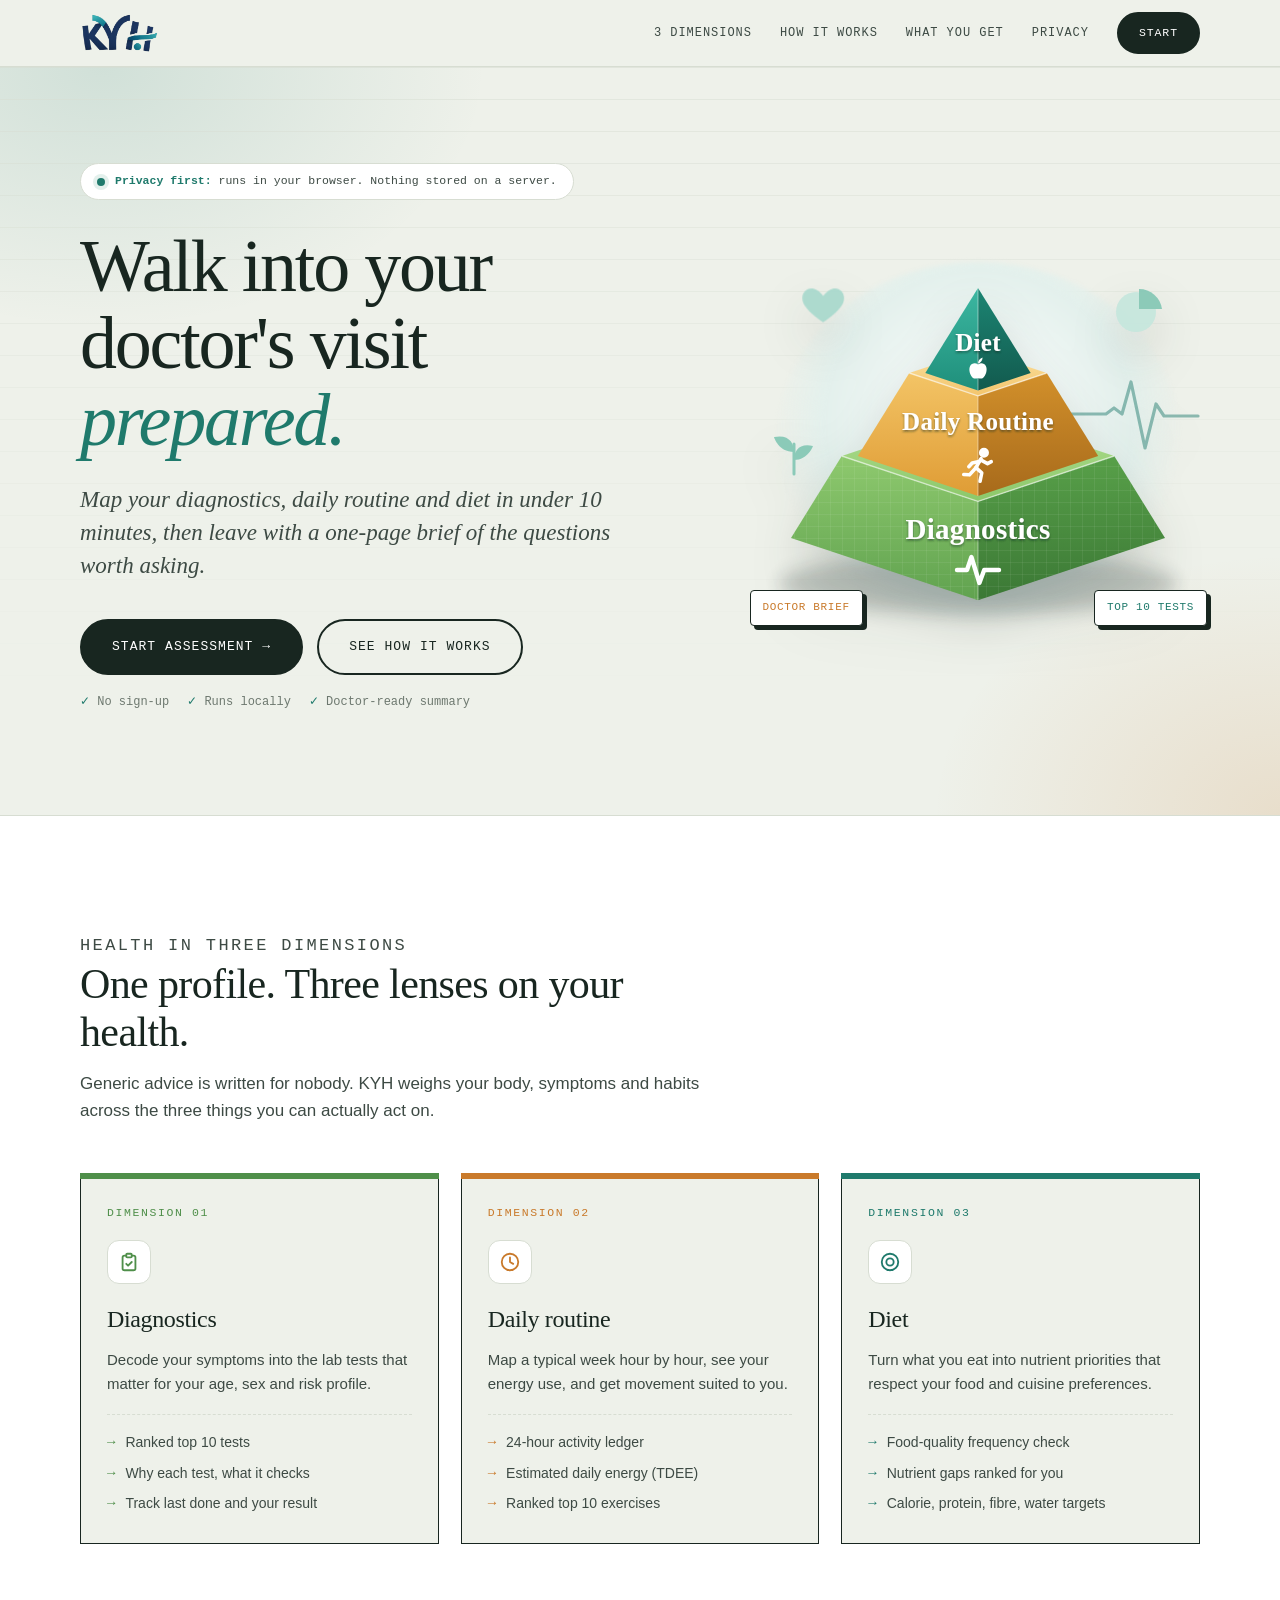
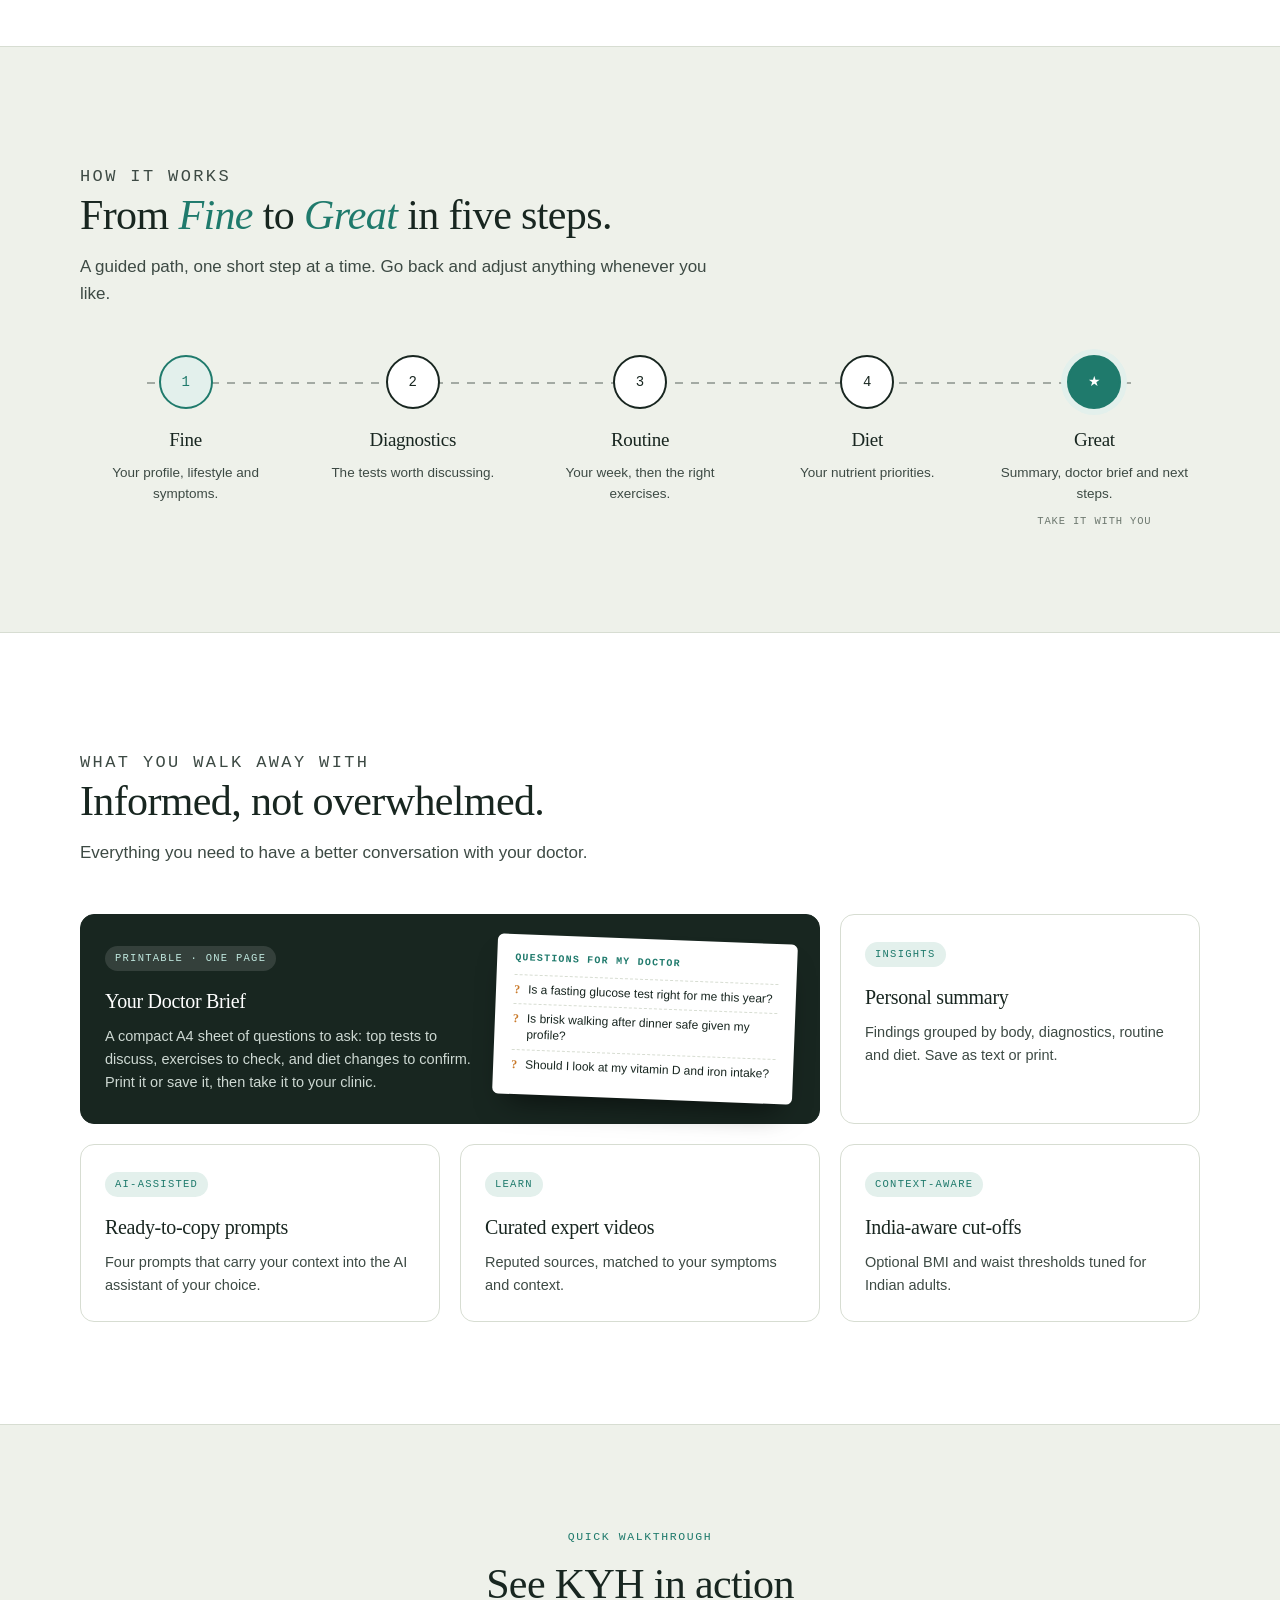
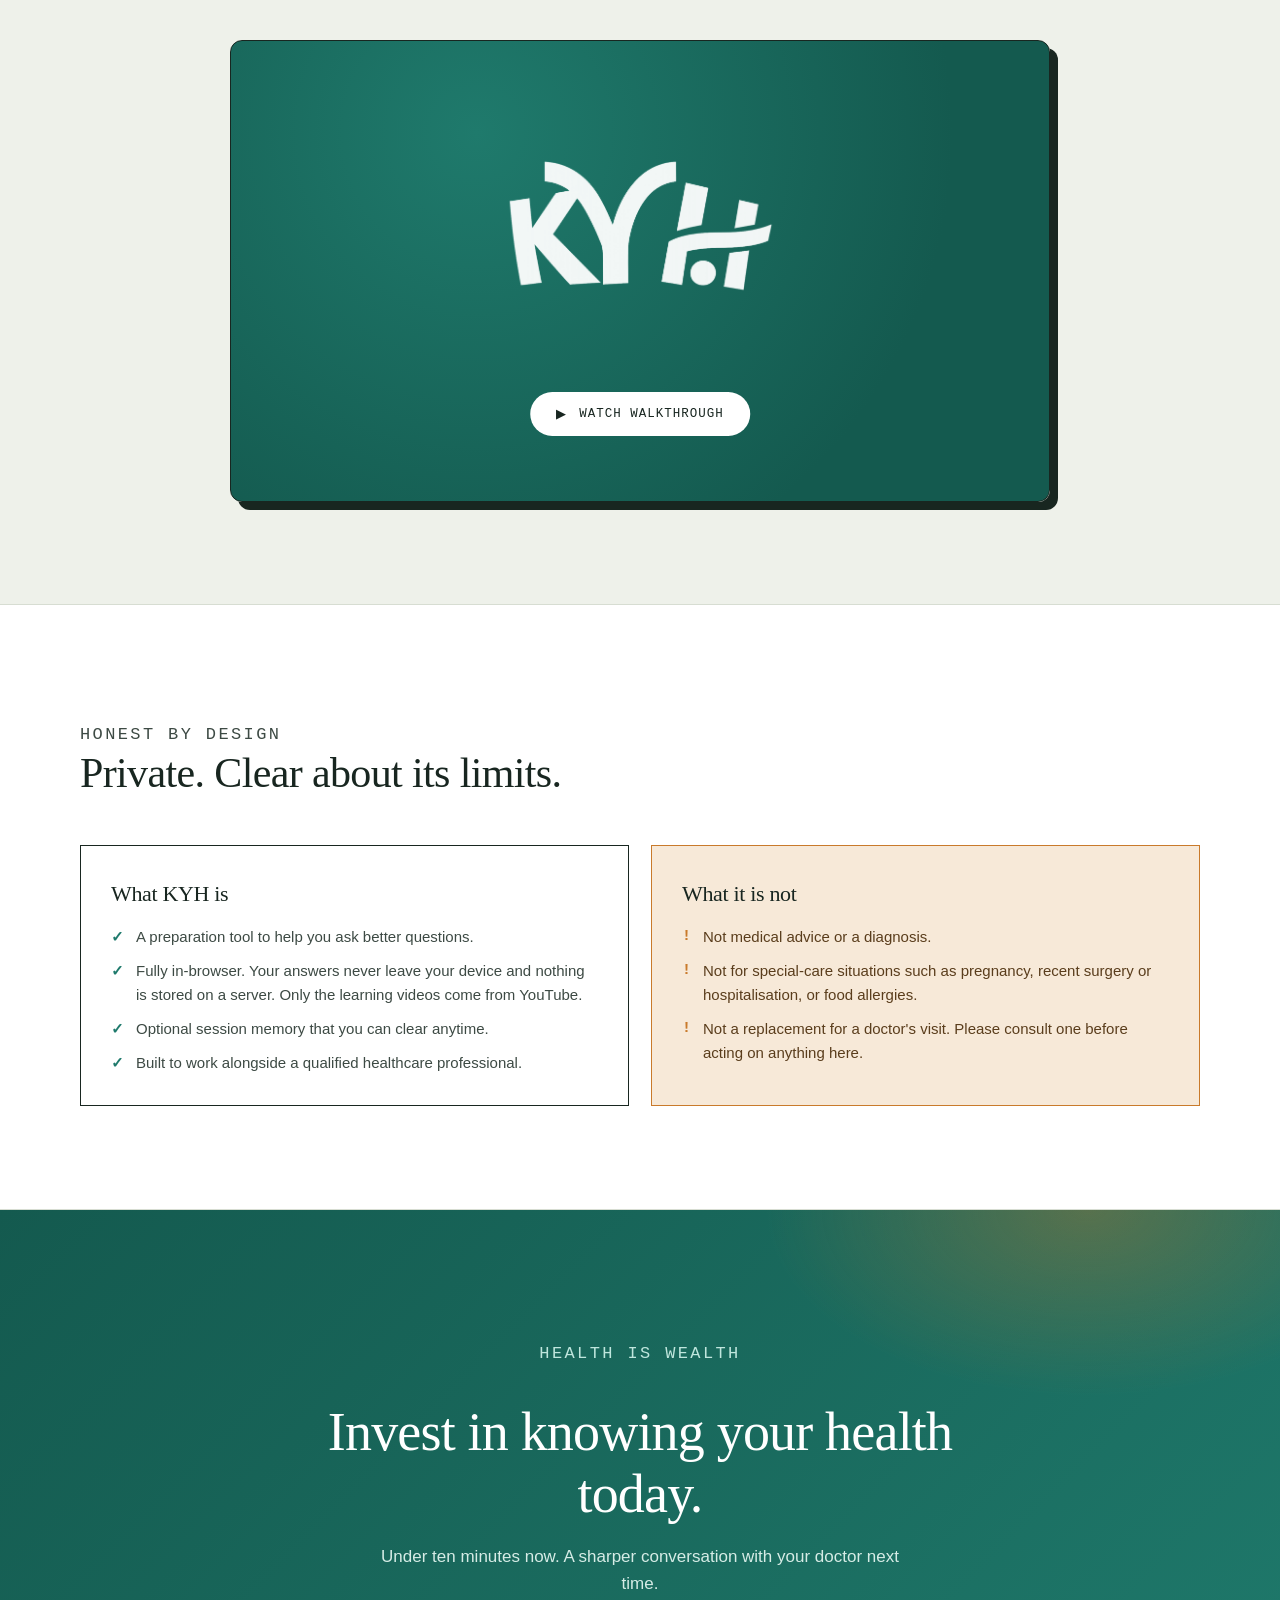
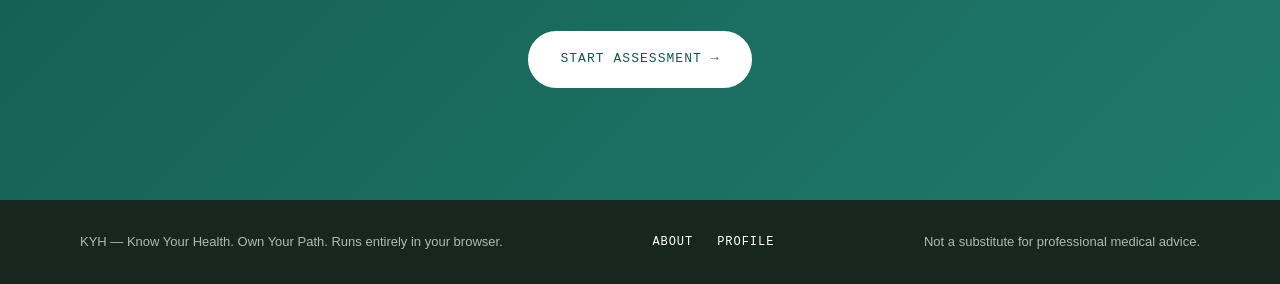
==== index.html @ ee046b39 "Exercise page heading says "matched"; remove promotional DRSK videos; drop a duplicate Ayush entry -" ====
<!DOCTYPE html>
<html lang="en">
<head>
  <meta charset="UTF-8">
  <meta name="viewport" content="width=device-width, initial-scale=1.0">
  <meta name="description" content="Know Your Health (KYH) helps you understand your health across Diagnostics, Daily Routine and Diet, then walk into your doctor's visit with informed questions. Private, free, runs in your browser.">
  <meta name="theme-color" content="#1f7a6c">
  <title>KYH — Know Your Health</title>
    <style>
    :root {
      --ink: #182620;
      --ink-soft: #3d4a44;
      --paper: #eef1ea;
      --panel: #ffffff;
      --line: #d7ddd2;
      --muted: #6d786f;
      --teal: #1f7a6c;
      --teal-deep: #145a4f;
      --teal-soft: #e3f0ec;
      --amber: #c97a2b;
      --amber-soft: #f7e9d8;
      --rose: #a8503f;
      --green: #4f8f4a;
      --mono: ui-monospace, "SF Mono", "Cascadia Mono", "Roboto Mono", Menlo, Consolas, monospace;
      --serif: Georgia, "Iowan Old Style", "Palatino Linotype", "URW Palladio L", P052, serif;
      --sans: -apple-system, BlinkMacSystemFont, "Segoe UI", Inter, Roboto, "Helvetica Neue", Arial, sans-serif;
      --wrap: 1120px;
    }

    * { box-sizing: border-box; }
    html { scroll-behavior: smooth; }
    body {
      margin: 0;
      background: var(--paper);
      color: var(--ink);
      font-family: var(--sans);
      line-height: 1.6;
      -webkit-font-smoothing: antialiased;
    }
    a { color: inherit; }
    img { max-width: 100%; display: block; }
    ::selection { background: var(--teal); color: #fff; }
    :focus-visible { outline: 3px solid var(--amber); outline-offset: 3px; border-radius: 4px; }

    .wrap { width: min(var(--wrap), 100% - clamp(32px, 8vw, 96px)); margin-inline: auto; }
    .eyebrow {
      font-family: var(--mono);
      font-size: 11.5px;
      letter-spacing: .14em;
      text-transform: uppercase;
      color: var(--teal);
      margin: 0 0 14px;
    }
    h1, h2, h3 { font-family: var(--serif); font-weight: 400; letter-spacing: -0.015em; margin: 0; }
    h2 { font-size: clamp(28px, 4vw, 42px); line-height: 1.15; }
    .section-head { max-width: 640px; margin-bottom: 48px; }
    .section-head p { color: var(--ink-soft); font-size: 17px; margin: 14px 0 0; }

    /* ---------- Buttons ---------- */
    .btn {
      display: inline-flex; align-items: center; justify-content: center; gap: 10px;
      font-family: var(--mono); font-size: 13px; letter-spacing: .08em; text-transform: uppercase;
      text-decoration: none; cursor: pointer;
      padding: 16px 30px;
      background: var(--ink); color: #fff;
      border: 2px solid var(--ink);
      border-radius: 999px;
      transition: transform .18s ease, background .18s ease, box-shadow .18s ease;
    }
    .btn:hover { background: var(--teal); border-color: var(--teal); transform: translateY(-2px); box-shadow: 0 10px 24px -10px rgba(31,122,108,.7); }
    .btn.secondary { background: transparent; color: var(--ink); }
    .btn.secondary:hover { background: var(--ink); color: #fff; border-color: var(--ink); box-shadow: none; }
    .btn.light { background: #fff; color: var(--teal-deep); border-color: #fff; }
    .btn.light:hover { background: var(--amber-soft); border-color: var(--amber-soft); color: var(--ink); box-shadow: none; }

    /* ---------- Nav ---------- */
    .nav {
      position: sticky; top: 0; z-index: 30;
      background: rgba(238,241,234,.86);
      backdrop-filter: saturate(1.4) blur(10px);
      -webkit-backdrop-filter: saturate(1.4) blur(10px);
      border-bottom: 1px solid var(--line);
    }
    .nav-inner { display: flex; align-items: center; justify-content: space-between; gap: 20px; padding: 12px 0; }
    .nav img { height: 40px; width: auto; }
    .nav-links { display: flex; align-items: center; gap: 28px; font-family: var(--mono); font-size: 12px; letter-spacing: .08em; text-transform: uppercase; }
    .nav-links a { text-decoration: none; color: var(--ink-soft); }
    .nav-links a:hover { color: var(--teal); }
    .nav .btn { padding: 10px 20px; font-size: 11.5px; color: #fff; }
    .nav .btn:hover { color: #fff; }

    /* ---------- Hero ---------- */
    .hero {
      position: relative; overflow: hidden;
      padding: clamp(48px, 8vw, 96px) 0 clamp(56px, 8vw, 104px);
      background:
        radial-gradient(ellipse 620px 420px at 8% 0%, rgba(31,122,108,.14), transparent 62%),
        radial-gradient(ellipse 560px 420px at 100% 100%, rgba(201,122,43,.16), transparent 62%),
        var(--paper);
    }
    .hero::before {
      content: ""; position: absolute; inset: 0; pointer-events: none;
      background-image: linear-gradient(var(--line) 1px, transparent 1px);
      background-size: 100% 32px; opacity: .55;
      mask-image: linear-gradient(to bottom, #000 0%, transparent 85%);
      -webkit-mask-image: linear-gradient(to bottom, #000 0%, transparent 85%);
    }
    .hero-grid { position: relative; display: grid; grid-template-columns: 1.15fr .85fr; gap: clamp(32px, 6vw, 80px); align-items: center; }
    .badge {
      display: inline-flex; align-items: center; gap: 10px;
      background: var(--panel); border: 1px solid var(--line); border-radius: 999px;
      padding: 8px 16px; font-family: var(--mono); font-size: 11.5px; color: var(--ink-soft);
      margin-bottom: 28px;
    }
    .badge strong { color: var(--teal); }
    .badge .dot { width: 8px; height: 8px; border-radius: 50%; background: var(--teal); box-shadow: 0 0 0 4px var(--teal-soft); }
    .hero h1 { font-size: clamp(40px, 6.4vw, 74px); line-height: 1.04; letter-spacing: -0.03em; }
    .hero h1 em { font-style: italic; color: var(--teal); position: relative; white-space: nowrap; }
    .hero h1 em::after {
      content: ""; position: absolute; left: 0; right: 0; bottom: .02em; height: .14em;
      background: var(--amber); opacity: .45; border-radius: 4px; z-index: -1;
    }
    .hero .lede { font-family: var(--serif); font-style: italic; font-size: clamp(18px, 2.2vw, 23px); color: var(--ink-soft); max-width: 560px; margin: 24px 0 0; line-height: 1.45; }
    .cta-row { display: flex; flex-wrap: wrap; gap: 14px; margin-top: 36px; }
    .micro { font-family: var(--mono); font-size: 12px; color: var(--muted); margin: 18px 0 0; display: flex; flex-wrap: wrap; gap: 6px 18px; }
    .micro span::before { content: "✓ "; color: var(--teal); }

    .hero-art { position: relative; justify-self: center; width: min(100%, 440px); }
    .hero-art .halo {
      position: absolute; inset: 6% 4% 4%; border-radius: 50%;
      background: radial-gradient(circle at 50% 45%, #fff 0%, var(--teal-soft) 55%, transparent 72%);
      filter: blur(2px);
    }
    .hero-art .pyramid { position: relative; display: block; width: 100%; height: auto; overflow: visible; filter: drop-shadow(0 22px 24px rgba(24,38,32,.16)); animation: float 7s ease-in-out infinite; }
    .chip {
      position: absolute; background: var(--panel); border: 1px solid var(--ink);
      padding: 8px 12px; font-family: var(--mono); font-size: 11px; letter-spacing: .06em; text-transform: uppercase;
      box-shadow: 4px 4px 0 var(--ink); border-radius: 4px;
    }
    .chip.c1 { bottom: 3%; right: -2%; color: var(--teal); }
    .chip.c2 { bottom: 3%; left: -2%; color: var(--amber); }
    @keyframes float { 0%,100% { transform: translateY(0); } 50% { transform: translateY(-10px); } }

    /* ---------- Sections ---------- */
    section { padding: clamp(56px, 8vw, 104px) 0; }
    .alt { background: var(--panel); border-block: 1px solid var(--line); }

    /* Three dimensions */
    .dims { display: grid; grid-template-columns: repeat(3, 1fr); gap: 22px; }
    .dim {
      position: relative; background: var(--paper); border: 1px solid var(--ink);
      padding: 30px 26px 28px; display: flex; flex-direction: column;
      transition: transform .22s ease, box-shadow .22s ease;
    }
    .dim::before { content: ""; position: absolute; left: -1px; right: -1px; top: -1px; height: 6px; background: var(--accent); }
    .dim:hover { transform: translateY(-4px); box-shadow: 8px 8px 0 var(--accent); }
    .dim.d1 { --accent: var(--green); }
    .dim.d2 { --accent: var(--amber); }
    .dim.d3 { --accent: var(--teal); }
    .dim .num { font-family: var(--mono); font-size: 11.5px; letter-spacing: .14em; text-transform: uppercase; color: var(--accent); display: flex; align-items: center; gap: 10px; }
    .dim .ico { width: 44px; height: 44px; border-radius: 12px; display: grid; place-items: center; background: #fff; border: 1px solid var(--line); margin: 18px 0 16px; color: var(--accent); }
    .dim h3 { font-size: 24px; margin-bottom: 10px; }
    .dim p { color: var(--ink-soft); font-size: 15px; margin: 0 0 18px; }
    .dim ul { list-style: none; padding: 0; margin: auto 0 0; font-size: 14px; color: var(--ink-soft); border-top: 1px dashed var(--line); padding-top: 16px; display: grid; gap: 8px; }
    .dim li { display: flex; gap: 10px; }
    .dim li::before { content: "→"; color: var(--accent); font-family: var(--mono); }

    /* Journey */
    .journey { position: relative; display: grid; grid-template-columns: repeat(5, 1fr); gap: 16px; counter-reset: step; }
    .journey::before { content: ""; position: absolute; left: 6%; right: 6%; top: 27px; height: 2px; background: repeating-linear-gradient(90deg, var(--ink) 0 8px, transparent 8px 16px); opacity: .35; }
    .step { position: relative; text-align: center; padding: 0 6px; }
    .pin {
      width: 54px; height: 54px; margin: 0 auto 16px; border-radius: 50%;
      display: grid; place-items: center; background: var(--panel); border: 2px solid var(--ink);
      font-family: var(--mono); font-size: 14px; position: relative; z-index: 1;
    }
    .step.start .pin { background: var(--teal-soft); border-color: var(--teal); color: var(--teal); }
    .step.end .pin { background: var(--teal); border-color: var(--teal); color: #fff; box-shadow: 0 0 0 6px var(--teal-soft); }
    .step h3 { font-size: 19px; margin-bottom: 6px; }
    .step p { font-size: 13.5px; color: var(--ink-soft); margin: 0; }
    .step small { display: block; font-family: var(--mono); font-size: 10.5px; letter-spacing: .08em; text-transform: uppercase; color: var(--muted); margin-top: 8px; }

    /* Outputs */
    .outputs { display: grid; grid-template-columns: repeat(3, 1fr); gap: 20px; }
    .out { background: var(--panel); border: 1px solid var(--line); border-radius: 14px; padding: 24px; transition: border-color .2s ease, transform .2s ease, box-shadow .2s ease; }
    .out:hover { border-color: var(--teal); transform: translateY(-3px); box-shadow: 0 14px 30px -18px rgba(24,38,32,.5); }
    .out .tag { font-family: var(--mono); font-size: 10.5px; letter-spacing: .12em; text-transform: uppercase; color: var(--teal); background: var(--teal-soft); display: inline-block; padding: 4px 10px; border-radius: 999px; margin-bottom: 14px; }
    .out h3 { font-size: 20px; margin-bottom: 8px; }
    .out p { margin: 0; font-size: 14.5px; color: var(--ink-soft); }
    .out.feature { grid-column: span 2; background: var(--ink); color: #fff; border-color: var(--ink); display: grid; grid-template-columns: 1.1fr .9fr; gap: 24px; align-items: center; }
    .out.feature .tag { background: rgba(255,255,255,.12); color: #bfe6dd; }
    .out.feature p { color: #cdd8d2; }
    .out.feature:hover { border-color: var(--amber); }
    .sheet {
      background: #fff; color: var(--ink); border-radius: 6px; padding: 16px 18px; font-size: 12px;
      transform: rotate(2.2deg); box-shadow: 0 18px 30px -14px rgba(0,0,0,.6);
    }
    .sheet b { display: block; font-family: var(--mono); font-size: 10px; letter-spacing: .12em; text-transform: uppercase; color: var(--teal); margin-bottom: 8px; }
    .sheet div { display: flex; gap: 8px; padding: 6px 0; border-top: 1px dashed var(--line); line-height: 1.35; }
    .sheet div::before { content: "?"; font-family: var(--serif); color: var(--amber); font-weight: 700; }

    /* Video */
    .video-box { max-width: 820px; margin-inline: auto; text-align: center; }
    .video-poster {
      position: relative; width: 100%; aspect-ratio: 16/9; border: 1px solid var(--ink); border-radius: 12px; overflow: hidden;
      background: radial-gradient(circle at 30% 20%, var(--teal) 0%, var(--teal-deep) 70%); box-shadow: 8px 8px 0 var(--ink);
    }
    .video-poster img.logo { position: absolute; left: 50%; top: 40%; transform: translate(-50%, -50%); width: 34%; filter: brightness(0) invert(1); opacity: .95; }
    .video-poster .play {
      position: absolute; left: 50%; bottom: 14%; transform: translateX(-50%);
      display: inline-flex; align-items: center; gap: 12px; cursor: pointer;
      background: #fff; color: var(--ink); border: 0; border-radius: 999px; padding: 14px 26px;
      font-family: var(--mono); font-size: 12.5px; letter-spacing: .08em; text-transform: uppercase;
      transition: transform .2s ease;
    }
    .video-poster .play:hover { transform: translateX(-50%) scale(1.05); }
    .video-poster iframe { position: absolute; inset: 0; width: 100%; height: 100%; border: 0; }

    /* Trust */
    .trust { display: grid; grid-template-columns: 1fr 1fr; gap: 22px; }
    .panel { background: var(--panel); border: 1px solid var(--ink); padding: 30px; }
    .panel.warn { background: var(--amber-soft); border-color: var(--amber); }
    .panel h3 { font-size: 22px; margin-bottom: 14px; }
    .panel ul { margin: 0; padding: 0; list-style: none; display: grid; gap: 10px; font-size: 15px; color: var(--ink-soft); }
    .panel li { display: flex; gap: 12px; }
    .panel li::before { content: "✓"; color: var(--teal); font-weight: 700; }
    .panel.warn li::before { content: "!"; color: var(--amber); font-family: var(--mono); }
    .panel.warn li { color: #5a3d1c; }

    /* Final CTA */
    .final {
      text-align: center; color: #fff; padding: clamp(64px, 9vw, 112px) 0;
      background:
        radial-gradient(ellipse 520px 300px at 85% 0%, rgba(201,122,43,.35), transparent 62%),
        linear-gradient(135deg, var(--teal-deep), var(--teal));
    }
    .final h2 { font-size: clamp(32px, 5vw, 54px); max-width: 760px; margin-inline: auto; }
    .final p { max-width: 540px; margin: 18px auto 34px; color: #d6ece6; font-size: 17px; }

    footer { background: var(--ink); color: #aebbb4; padding: 32px 0; font-size: 13px; }
    .foot { display: flex; flex-wrap: wrap; gap: 14px 40px; justify-content: space-between; align-items: center; }
    .foot a { color: #fff; text-decoration: none; font-family: var(--mono); font-size: 12px; letter-spacing: .08em; text-transform: uppercase; }
    .foot a:hover { color: var(--amber); }
    .foot .links { display: flex; gap: 24px; }

    /* Reveal */
    .reveal { opacity: 0; transform: translateY(18px); transition: opacity .6s ease, transform .6s ease; }
    .reveal.in { opacity: 1; transform: none; }
    @media (prefers-reduced-motion: reduce) {
      html { scroll-behavior: auto; }
      .reveal { opacity: 1; transform: none; transition: none; }
      .hero-art .pyramid { animation: none; }
      .btn, .dim, .out { transition: none; }
    }

    /* Responsive */
    @media (max-width: 960px) {
      .hero-grid { grid-template-columns: 1fr; }
      .hero-art { order: -1; width: min(88%, 400px); }
      .dims, .outputs, .trust { grid-template-columns: 1fr; }
      .out.feature { grid-column: auto; grid-template-columns: 1fr; }
      .journey { grid-template-columns: 1fr; gap: 28px; max-width: 420px; margin-inline: auto; }
      .journey::before { left: 27px; right: auto; top: 0; bottom: 0; width: 2px; height: auto; background: repeating-linear-gradient(180deg, var(--ink) 0 8px, transparent 8px 16px); }
      .step { display: grid; grid-template-columns: 54px 1fr; gap: 0 18px; text-align: left; align-items: start; }
      .step .pin { margin: 0; grid-row: span 3; }
      .nav-links a:not(.btn) { display: none; }
    }
    @media (max-width: 520px) {
      .cta-row .btn { width: 100%; }
      .chip { display: none; }
      .sheet { transform: none; }
    }
  </style>
<!-- share:start -->
<link rel="icon" href="shared/assets/kyh_logo_final.png?v=20261016-135d74a">
<meta name="theme-color" content="#1f7a6d">
<meta property="og:type" content="website">
<meta property="og:site_name" content="KYH — Know Your Health">
<meta property="og:title" content="KYH — Know Your Health">
<meta property="og:description" content="Know Your Health (KYH) helps you understand your health across Diagnostics, Daily Routine and Diet, then walk into your doctor&#x27;s visit with informed questions. Private, free, runs in your browser.">
<meta property="og:url" content="https://vividnova.com/3DHealth/">
<meta property="og:image" content="https://vividnova.com/3DHealth/shared/assets/og-image.png?v=20261016-135d74a">
<meta property="og:image:width" content="1200">
<meta property="og:image:height" content="630">
<meta name="twitter:card" content="summary_large_image">
<!-- share:end -->
</head>
<body>

  <header class="nav">
    <div class="wrap nav-inner">
      <a href="index.html" aria-label="KYH home"><img src="shared/assets/kyh_logo_final.png?v=20261016-135d74a" alt="KYH — Know Your Health"></a>
      <nav class="nav-links" aria-label="Primary">
        <a href="#dimensions">3 Dimensions</a>
        <a href="#journey">How it works</a>
        <a href="#outputs">What you get</a>
        <a href="#trust">Privacy</a>
        <a class="btn" href="about.html">Start</a>
      </nav>
    </div>
  </header>

  <main>
    <!-- HERO -->
    <section class="hero" style="padding-bottom: clamp(56px, 8vw, 104px);">
      <div class="wrap hero-grid">
        <div>
          <div class="badge"><span class="dot" aria-hidden="true"></span><span><strong>Privacy first:</strong> runs in your browser. Nothing stored on a server.</span></div>
          <h1>Walk into your doctor's visit <em>prepared.</em></h1>
          <p class="lede">Map your diagnostics, daily routine and diet in under 10 minutes, then leave with a one-page brief of the questions worth asking.</p>
          <div class="cta-row">
            <a class="btn" href="about.html" aria-label="Start health assessment">Start assessment &rarr;</a>
            <a class="btn secondary" href="#journey">See how it works</a>
          </div>
          <p class="micro"><span>No sign-up</span><span>Runs locally</span><span>Doctor-ready summary</span></p>
        </div>
        <div class="hero-art" aria-hidden="false">
          <div class="halo"></div>
          <svg class="pyramid" viewBox="0 0 440 400" role="img" aria-label="Pyramid of three layers: Diagnostics at the base, Daily Routine in the middle, Diet at the top" xmlns="http://www.w3.org/2000/svg"><defs><linearGradient id="dL" x1="0" y1="0" x2="0" y2="1"><stop offset="0" stop-color="#3cb7a1"/><stop offset="1" stop-color="#1f8f7b"/></linearGradient><linearGradient id="dR" x1="0" y1="0" x2="0" y2="1"><stop offset="0" stop-color="#1c8573"/><stop offset="1" stop-color="#125a4e"/></linearGradient><linearGradient id="dT" x1="0" y1="0" x2="0" y2="1"><stop offset="0" stop-color="#8fe0cd"/><stop offset="1" stop-color="#58bda8"/></linearGradient><linearGradient id="rL" x1="0" y1="0" x2="0" y2="1"><stop offset="0" stop-color="#f3c466"/><stop offset="1" stop-color="#df9c35"/></linearGradient><linearGradient id="rR" x1="0" y1="0" x2="0" y2="1"><stop offset="0" stop-color="#d2902b"/><stop offset="1" stop-color="#a76a1b"/></linearGradient><linearGradient id="rT" x1="0" y1="0" x2="0" y2="1"><stop offset="0" stop-color="#fbe0a0"/><stop offset="1" stop-color="#f3c56c"/></linearGradient><linearGradient id="gL" x1="0" y1="0" x2="0" y2="1"><stop offset="0" stop-color="#8ec96e"/><stop offset="1" stop-color="#60a24f"/></linearGradient><linearGradient id="gR" x1="0" y1="0" x2="0" y2="1"><stop offset="0" stop-color="#58a049"/><stop offset="1" stop-color="#3b7835"/></linearGradient><linearGradient id="gT" x1="0" y1="0" x2="0" y2="1"><stop offset="0" stop-color="#b3e095"/><stop offset="1" stop-color="#8cc86a"/></linearGradient><pattern id="grid" width="12" height="12" patternUnits="userSpaceOnUse"><path d="M12 0H0V12" fill="none" stroke="#fff" stroke-opacity=".16" stroke-width=".8"/></pattern><filter id="blur" x="-20%" y="-50%" width="140%" height="200%"><feGaussianBlur stdDeviation="9"/></filter><filter id="tshadow" x="-10%" y="-30%" width="120%" height="160%"><feDropShadow dx="0" dy="1.6" stdDeviation="1.1" flood-color="#0b2a22" flood-opacity=".55"/></filter></defs>
<ellipse cx="220" cy="346" rx="200" ry="30" fill="#182620" opacity=".22" filter="url(#blur)"/>
<g opacity=".95"><path transform="translate(40 40) scale(2.1)" d="M12 21s-7.5-4.6-9.5-9.2C1 8 3.5 4.5 7 5c2 .3 3.5 1.7 5 3.5C13.5 6.7 15 5.3 17 5c3.5-.5 6 3 4.5 6.8C19.5 16.4 12 21 12 21z" fill="#a9d9cd"/><g transform="translate(378 74)"><circle r="20" fill="#c6e6dd"/><path d="M3 -3 L3 -23 A23 23 0 0 1 26 -3 Z" fill="#86c8b6"/></g><g transform="translate(36 196)" fill="#86c8b6"><path d="M0 40V10" stroke="#86c8b6" stroke-width="3" stroke-linecap="round"/><path d="M0 18C-16 18 -20 3 -20 3 -5 0 0 9 0 18z"/><path d="M0 26C14 26 19 12 19 12 5 9 0 17 0 26z"/></g><path d="M296 176 H348 l8 -6 l8 6 l9 -32 l14 66 l11 -44 l8 12 H440" fill="none" stroke="#1f7a6c" stroke-opacity=".5" stroke-width="3.2" stroke-linecap="round" stroke-linejoin="round"/></g>
<polygon points="83.8,218.0 220.0,263.4 220.0,362.3 33.0,300.0" fill="url(#gL)"/><polygon points="220.0,263.4 356.2,218.0 407.0,300.0 220.0,362.3" fill="url(#gR)"/><polygon points="83.8,218.0 220.0,172.6 356.2,218.0 220.0,263.4" fill="url(#gT)"/><polyline points="83.8,218.0 220.0,263.4 356.2,218.0" fill="none" stroke="#fff" stroke-opacity=".55" stroke-width="1.4" stroke-linejoin="round"/><line x1="220" y1="263.4" x2="220" y2="362.3" stroke="#fff" stroke-opacity=".38" stroke-width="1.2"/>
<polygon points="83.8,218.0 220.0,263.4 220.0,362.3 33.0,300.0" fill="url(#grid)"/>
<polygon points="220.0,263.4 356.2,218.0 407.0,300.0 220.0,362.3" fill="url(#grid)"/>
<polygon points="151.3,135.0 220.0,157.9 220.0,258.1 99.8,218.0" fill="url(#rL)"/><polygon points="220.0,157.9 288.7,135.0 340.2,218.0 220.0,258.1" fill="url(#rR)"/><polygon points="151.3,135.0 220.0,112.1 288.7,135.0 220.0,157.9" fill="url(#rT)"/><polyline points="151.3,135.0 220.0,157.9 288.7,135.0" fill="none" stroke="#fff" stroke-opacity=".55" stroke-width="1.4" stroke-linejoin="round"/><line x1="220" y1="157.9" x2="220" y2="258.1" stroke="#fff" stroke-opacity=".38" stroke-width="1.2"/>
<polygon points="220.0,50.0 167.3,135.0 220.0,152.6" fill="url(#dL)"/>
<polygon points="220.0,50.0 220.0,152.6 272.7,135.0" fill="url(#dR)"/>
<line x1="220" y1="50" x2="220" y2="152.6" stroke="#fff" stroke-opacity=".38" stroke-width="1.2"/>
<text x="220" y="113" font-size="25" text-anchor="middle" font-weight="700" fill="#fff" filter="url(#tshadow)" font-family="Georgia, 'Iowan Old Style', 'Palatino Linotype', serif" letter-spacing=".3">Diet</text>
<text x="220" y="192" font-size="25" text-anchor="middle" font-weight="700" fill="#fff" filter="url(#tshadow)" font-family="Georgia, 'Iowan Old Style', 'Palatino Linotype', serif" letter-spacing=".3">Daily Routine</text>
<text x="220" y="301" font-size="29" text-anchor="middle" font-weight="700" fill="#fff" filter="url(#tshadow)" font-family="Georgia, 'Iowan Old Style', 'Palatino Linotype', serif" letter-spacing=".3">Diagnostics</text>
<g transform="translate(220 131) scale(1.35) translate(-12 -12)" fill="#fff" stroke="none"><path d="M12 8.6c-1.7-1.3-4.7-1.2-5.9 1.3-1.3 2.7.2 7.2 2.2 8.7 1.2.9 2.3.4 3.7.2 1.4.2 2.5.7 3.7-.2 2-1.5 3.5-6 2.2-8.7-1.2-2.5-4.2-2.6-5.9-1.3z"/><path d="M12 8c.1-2.2 1.3-3.8 3.4-4.5-.1 2.2-1.2 3.8-3.4 4.5z"/></g>
<g transform="translate(220 228) scale(1.7) translate(-12 -12)" fill="none" stroke="#fff" stroke-width="2.1" stroke-linecap="round" stroke-linejoin="round"><circle cx="15.5" cy="4.2" r="1.9" fill="#fff"/><path d="M13.8 7.6 10.8 13"/><path d="M13.6 8.4 17.6 10.6 19.8 9.4"/><path d="M12.6 9.4 8.6 10.2 6.6 12.4"/><path d="M10.8 13 14.2 16 13.2 21"/><path d="M10.8 13 7 17.2 3.6 17"/></g>
<g transform="translate(220 331) scale(2.0) translate(-12 -12)" fill="none" stroke="#fff" stroke-width="2.2" stroke-linecap="round" stroke-linejoin="round"><path d="M1.5 12.5h5l2.2-6.5 4 13 2.4-6.5h7.4"/></g>
</svg>
          <span class="chip c1">Top 10 tests</span>
          <span class="chip c2">Doctor brief</span>
        </div>
      </div>
    </section>

    <!-- THREE DIMENSIONS -->
    <section id="dimensions" class="alt">
      <div class="wrap">
        <div class="section-head reveal">
          <p class="eyebrow">Health in three dimensions</p>
          <h2>One profile. Three lenses on your health.</h2>
          <p>Generic advice is written for nobody. KYH weighs your body, symptoms and habits across the three things you can actually act on.</p>
        </div>
        <div class="dims">
          <article class="dim d1 reveal">
            <div class="num">Dimension 01</div>
            <div class="ico" aria-hidden="true"><svg width="22" height="22" viewBox="0 0 24 24" fill="none" stroke="currentColor" stroke-width="2" stroke-linecap="round" stroke-linejoin="round"><path d="M9 5H7a2 2 0 0 0-2 2v12a2 2 0 0 0 2 2h10a2 2 0 0 0 2-2V7a2 2 0 0 0-2-2h-2"/><rect x="9" y="3" width="6" height="4" rx="1"/><path d="M9 14l2 2 4-4"/></svg></div>
            <h3>Diagnostics</h3>
            <p>Decode your symptoms into the lab tests that matter for your age, sex and risk profile.</p>
            <ul><li>Ranked top 10 tests</li><li>Why each test, what it checks</li><li>Track last done and your result</li></ul>
          </article>
          <article class="dim d2 reveal">
            <div class="num">Dimension 02</div>
            <div class="ico" aria-hidden="true"><svg width="22" height="22" viewBox="0 0 24 24" fill="none" stroke="currentColor" stroke-width="2" stroke-linecap="round" stroke-linejoin="round"><circle cx="12" cy="12" r="9"/><path d="M12 7v5l3.5 2"/></svg></div>
            <h3>Daily routine</h3>
            <p>Map a typical week hour by hour, see your energy use, and get movement suited to you.</p>
            <ul><li>24-hour activity ledger</li><li>Estimated daily energy (TDEE)</li><li>Ranked top 10 exercises</li></ul>
          </article>
          <article class="dim d3 reveal">
            <div class="num">Dimension 03</div>
            <div class="ico" aria-hidden="true"><svg width="22" height="22" viewBox="0 0 24 24" fill="none" stroke="currentColor" stroke-width="2" stroke-linecap="round" stroke-linejoin="round"><circle cx="12" cy="12" r="9"/><circle cx="12" cy="12" r="4"/></svg></div>
            <h3>Diet</h3>
            <p>Turn what you eat into nutrient priorities that respect your food and cuisine preferences.</p>
            <ul><li>Food-quality frequency check</li><li>Nutrient gaps ranked for you</li><li>Calorie, protein, fibre, water targets</li></ul>
          </article>
        </div>
      </div>
    </section>

    <!-- JOURNEY -->
    <section id="journey">
      <div class="wrap">
        <div class="section-head reveal">
          <p class="eyebrow">How it works</p>
          <h2>From <em style="color:var(--teal)">Fine</em> to <em style="color:var(--teal)">Great</em> in five steps.</h2>
          <p>A guided path, one short step at a time. Go back and adjust anything whenever you like.</p>
        </div>
        <ol class="journey" style="list-style:none;padding:0;margin:0;">
          <li class="step start reveal"><div class="pin">1</div><h3>Fine</h3><p>Your profile, lifestyle and symptoms.</p></li>
          <li class="step reveal"><div class="pin">2</div><h3>Diagnostics</h3><p>The tests worth discussing.</p></li>
          <li class="step reveal"><div class="pin">3</div><h3>Routine</h3><p>Your week, then the right exercises.</p></li>
          <li class="step reveal"><div class="pin">4</div><h3>Diet</h3><p>Your nutrient priorities.</p></li>
          <li class="step end reveal"><div class="pin" aria-label="Destination">★</div><h3>Great</h3><p>Summary, doctor brief and next steps.</p><small>Take it with you</small></li>
        </ol>
      </div>
    </section>

    <!-- OUTPUTS -->
    <section id="outputs" class="alt">
      <div class="wrap">
        <div class="section-head reveal">
          <p class="eyebrow">What you walk away with</p>
          <h2>Informed, not overwhelmed.</h2>
          <p>Everything you need to have a better conversation with your doctor.</p>
        </div>
        <div class="outputs">
          <article class="out feature reveal">
            <div>
              <span class="tag">Printable &middot; One page</span>
              <h3>Your Doctor Brief</h3>
              <p>A compact A4 sheet of questions to ask: top tests to discuss, exercises to check, and diet changes to confirm. Print it or save it, then take it to your clinic.</p>
            </div>
            <div class="sheet" aria-hidden="true">
              <b>Questions for my doctor</b>
              <div>Is a fasting glucose test right for me this year?</div>
              <div>Is brisk walking after dinner safe given my profile?</div>
              <div>Should I look at my vitamin D and iron intake?</div>
            </div>
          </article>
          <article class="out reveal">
            <span class="tag">Insights</span>
            <h3>Personal summary</h3>
            <p>Findings grouped by body, diagnostics, routine and diet. Save as text or print.</p>
          </article>
          <article class="out reveal">
            <span class="tag">AI-assisted</span>
            <h3>Ready-to-copy prompts</h3>
            <p>Four prompts that carry your context into the AI assistant of your choice.</p>
          </article>
          <article class="out reveal">
            <span class="tag">Learn</span>
            <h3>Curated expert videos</h3>
            <p>Reputed sources, matched to your symptoms and context.</p>
          </article>
          <article class="out reveal">
            <span class="tag">Context-aware</span>
            <h3>India-aware cut-offs</h3>
            <p>Optional BMI and waist thresholds tuned for Indian adults.</p>
          </article>
        </div>
      </div>
    </section>

    <!-- VIDEO -->
    <section id="video">
      <div class="wrap video-box reveal">
        <p class="eyebrow">Quick walkthrough</p>
        <h2 style="margin-bottom:32px;">See KYH in action</h2>
        <div class="video-poster" id="videoPoster">
          <img class="logo" src="shared/assets/kyh_logo_final.png?v=20261016-135d74a" alt="">
          <button type="button" class="play" id="playBtn" aria-label="Play the walkthrough video"><span aria-hidden="true">&#9654;</span> Watch walkthrough</button>
        </div>
      </div>
    </section>

    <!-- TRUST -->
    <section id="trust" class="alt">
      <div class="wrap">
        <div class="section-head reveal">
          <p class="eyebrow">Honest by design</p>
          <h2>Private. Clear about its limits.</h2>
        </div>
        <div class="trust">
          <div class="panel reveal">
            <h3>What KYH is</h3>
            <ul>
              <li>A preparation tool to help you ask better questions.</li>
              <li>Fully in-browser. Your answers never leave your device and nothing is stored on a server. Only the learning videos come from YouTube.</li>
              <li>Optional session memory that you can clear anytime.</li>
              <li>Built to work alongside a qualified healthcare professional.</li>
            </ul>
          </div>
          <div class="panel warn reveal">
            <h3>What it is not</h3>
            <ul>
              <li>Not medical advice or a diagnosis.</li>
              <li>Not for special-care situations such as pregnancy, recent surgery or hospitalisation, or food allergies.</li>
              <li>Not a replacement for a doctor's visit. Please consult one before acting on anything here.</li>
            </ul>
          </div>
        </div>
      </div>
    </section>

    <!-- FINAL CTA -->
    <section class="final">
      <div class="wrap reveal">
        <p class="eyebrow" style="color:#bfe6dd;">Health is wealth</p>
        <h2>Invest in knowing your health today.</h2>
        <p>Under ten minutes now. A sharper conversation with your doctor next time.</p>
        <a class="btn light" href="about.html">Start assessment &rarr;</a>
      </div>
    </section>
  </main>

  <footer>
    <div class="wrap foot">
      <span>KYH — Know Your Health. Own Your Path. Runs entirely in your browser.</span>
      <span class="links"><a href="about.html">About</a><a href="profile.html">Profile</a></span>
      <span>Not a substitute for professional medical advice.</span>
    </div>
  </footer>

  <script>
    // Walkthrough video: load only on click so no third-party request is made until the visitor asks.
    (function () {
      var btn = document.getElementById('playBtn');
      var poster = document.getElementById('videoPoster');
      if (!btn || !poster) return;
      btn.addEventListener('click', function () {
        var f = document.createElement('iframe');
        f.title = 'Know Your Health - Walkthrough Video';
        f.src = 'https://www.youtube-nocookie.com/embed/harhr3ju3DI?autoplay=1';
        f.allow = 'accelerometer; autoplay; clipboard-write; encrypted-media; gyroscope; picture-in-picture';
        f.referrerPolicy = 'strict-origin-when-cross-origin';
        f.allowFullscreen = true;
        poster.innerHTML = '';
        poster.appendChild(f);
      });
    })();

    // Gentle reveal on scroll.
    (function () {
      var els = document.querySelectorAll('.reveal');
      if (!('IntersectionObserver' in window)) { els.forEach(function (e) { e.classList.add('in'); }); return; }
      var io = new IntersectionObserver(function (entries) {
        entries.forEach(function (en) {
          if (en.isIntersecting) { en.target.classList.add('in'); io.unobserve(en.target); }
        });
      }, { threshold: 0.12 });
      els.forEach(function (e, i) { e.style.transitionDelay = (i % 3) * 70 + 'ms'; io.observe(e); });
    })();
  </script>
</body>
</html>
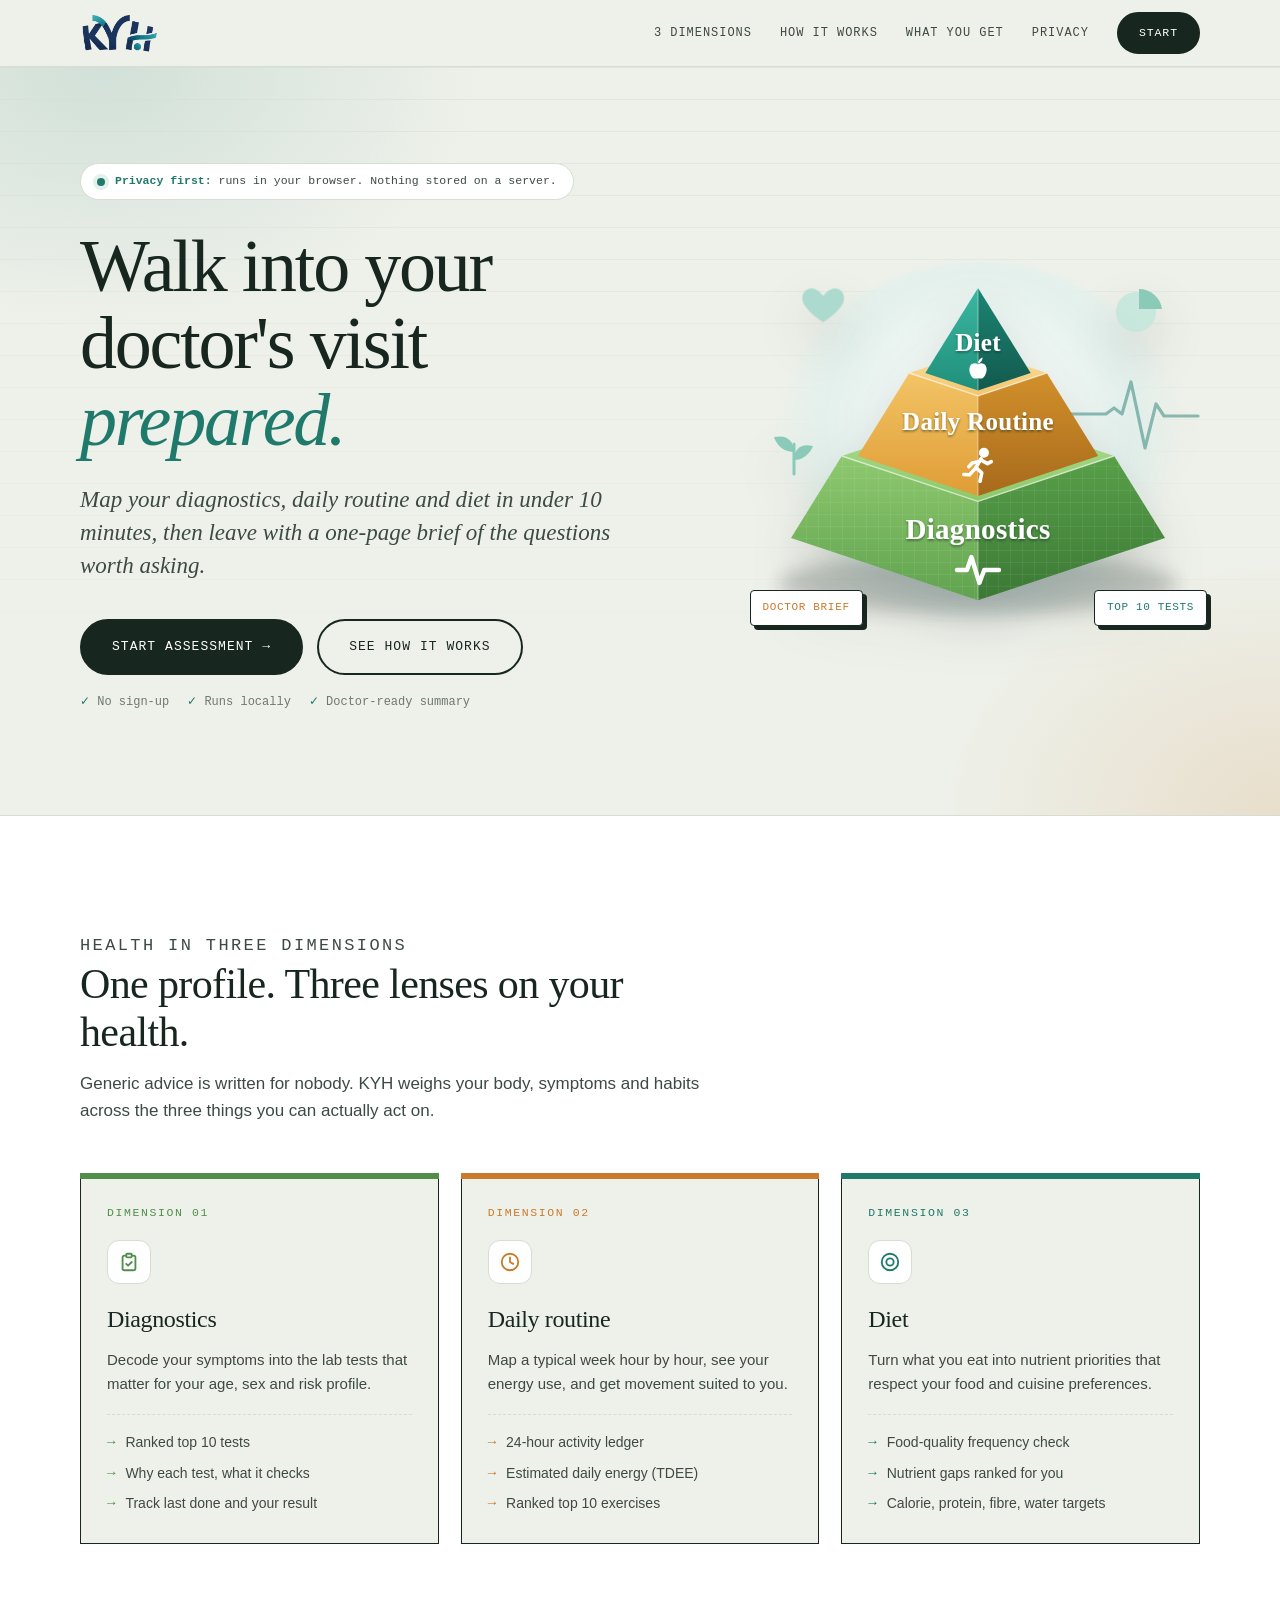
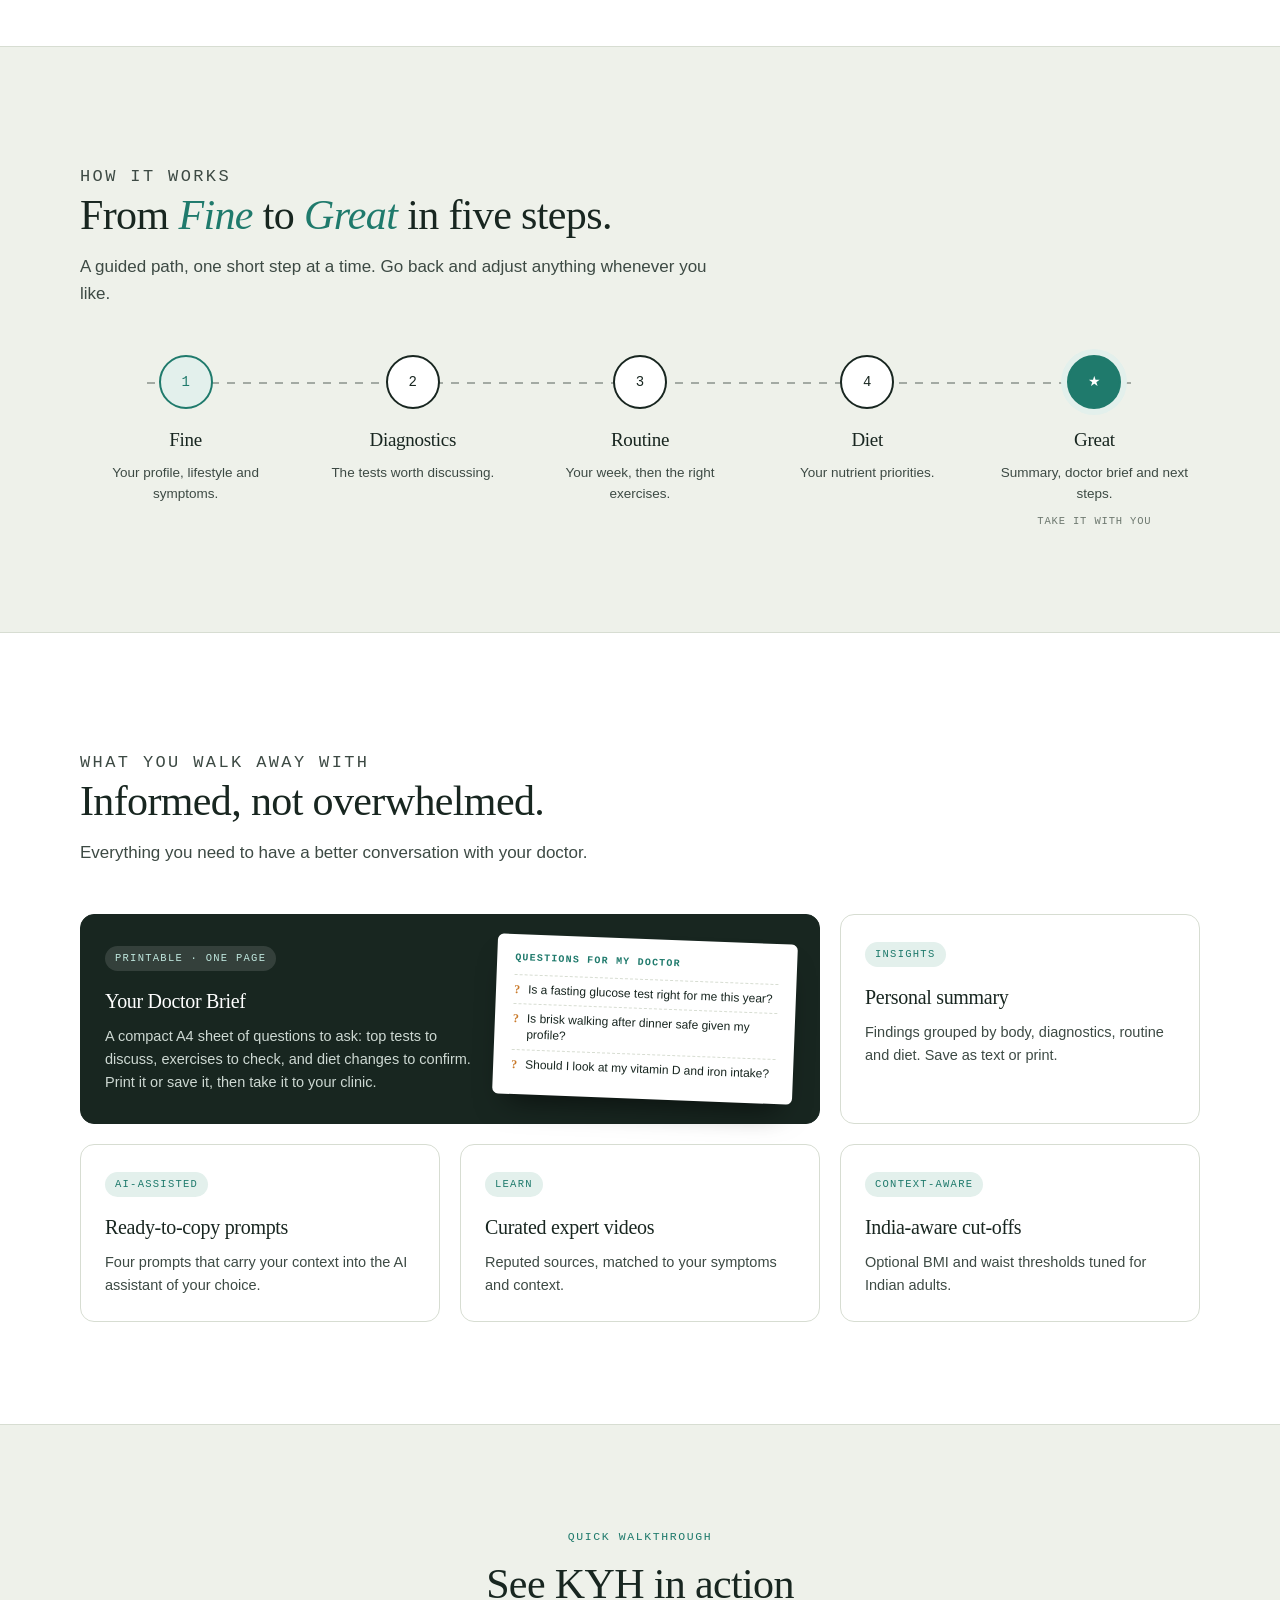
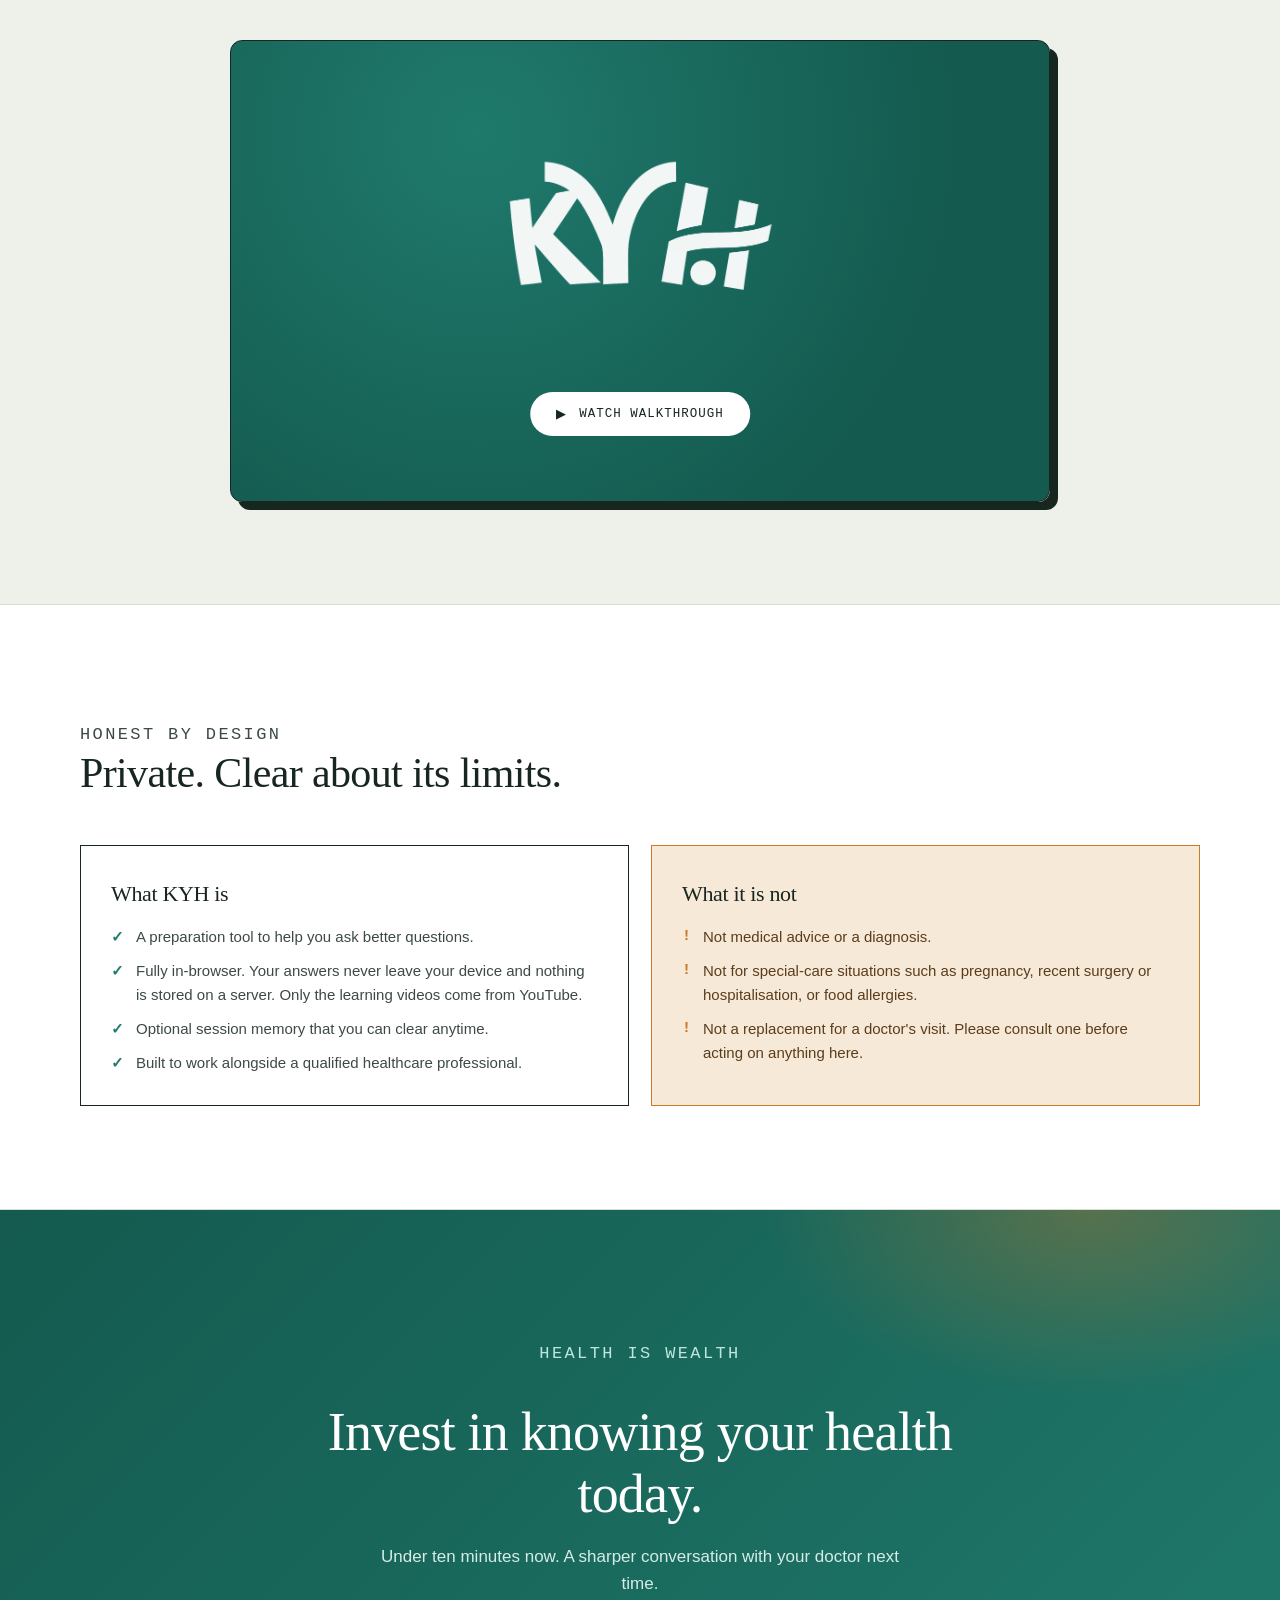
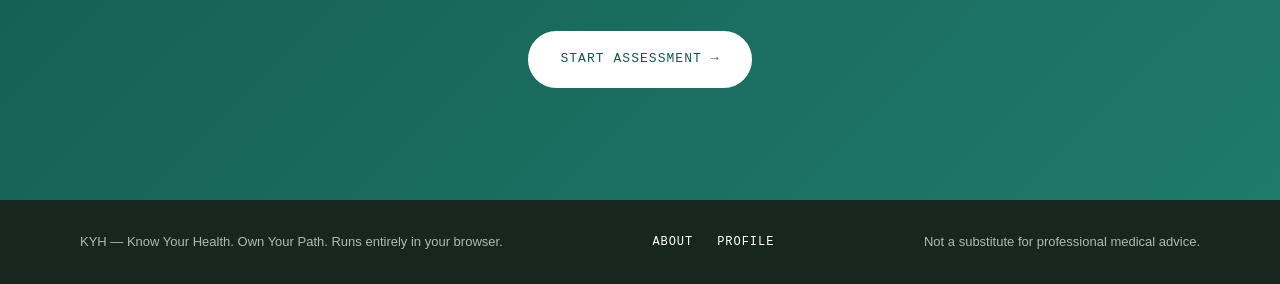
==== commit c20ee504: "Resize the logo from 477 KB to 19 KB (P2-4) kyh_logo_final.png is now 600 x 305 (2x its largest disp" ====
--- a/index.html
+++ b/index.html
@@ -272,14 +272,14 @@
     }
   </style>
 <!-- share:start -->
-<link rel="icon" href="shared/assets/kyh_logo_final.png?v=20261016-135d74a">
+<link rel="icon" href="shared/assets/kyh_logo_final.png?v=20261017-2f9e013">
 <meta name="theme-color" content="#1f7a6d">
 <meta property="og:type" content="website">
 <meta property="og:site_name" content="KYH — Know Your Health">
 <meta property="og:title" content="KYH — Know Your Health">
 <meta property="og:description" content="Know Your Health (KYH) helps you understand your health across Diagnostics, Daily Routine and Diet, then walk into your doctor&#x27;s visit with informed questions. Private, free, runs in your browser.">
 <meta property="og:url" content="https://vividnova.com/3DHealth/">
-<meta property="og:image" content="https://vividnova.com/3DHealth/shared/assets/og-image.png?v=20261016-135d74a">
+<meta property="og:image" content="https://vividnova.com/3DHealth/shared/assets/og-image.png?v=20261017-2f9e013">
 <meta property="og:image:width" content="1200">
 <meta property="og:image:height" content="630">
 <meta name="twitter:card" content="summary_large_image">
@@ -289,7 +289,7 @@
 
   <header class="nav">
     <div class="wrap nav-inner">
-      <a href="index.html" aria-label="KYH home"><img src="shared/assets/kyh_logo_final.png?v=20261016-135d74a" alt="KYH — Know Your Health"></a>
+      <a href="index.html" aria-label="KYH home"><img src="shared/assets/kyh_logo_final.png?v=20261017-2f9e013" alt="KYH — Know Your Health"></a>
       <nav class="nav-links" aria-label="Primary">
         <a href="#dimensions">3 Dimensions</a>
         <a href="#journey">How it works</a>
@@ -443,7 +443,7 @@
         <p class="eyebrow">Quick walkthrough</p>
         <h2 style="margin-bottom:32px;">See KYH in action</h2>
         <div class="video-poster" id="videoPoster">
-          <img class="logo" src="shared/assets/kyh_logo_final.png?v=20261016-135d74a" alt="">
+          <img class="logo" src="shared/assets/kyh_logo_final.png?v=20261017-2f9e013" alt="">
           <button type="button" class="play" id="playBtn" aria-label="Play the walkthrough video"><span aria-hidden="true">&#9654;</span> Watch walkthrough</button>
         </div>
       </div>
